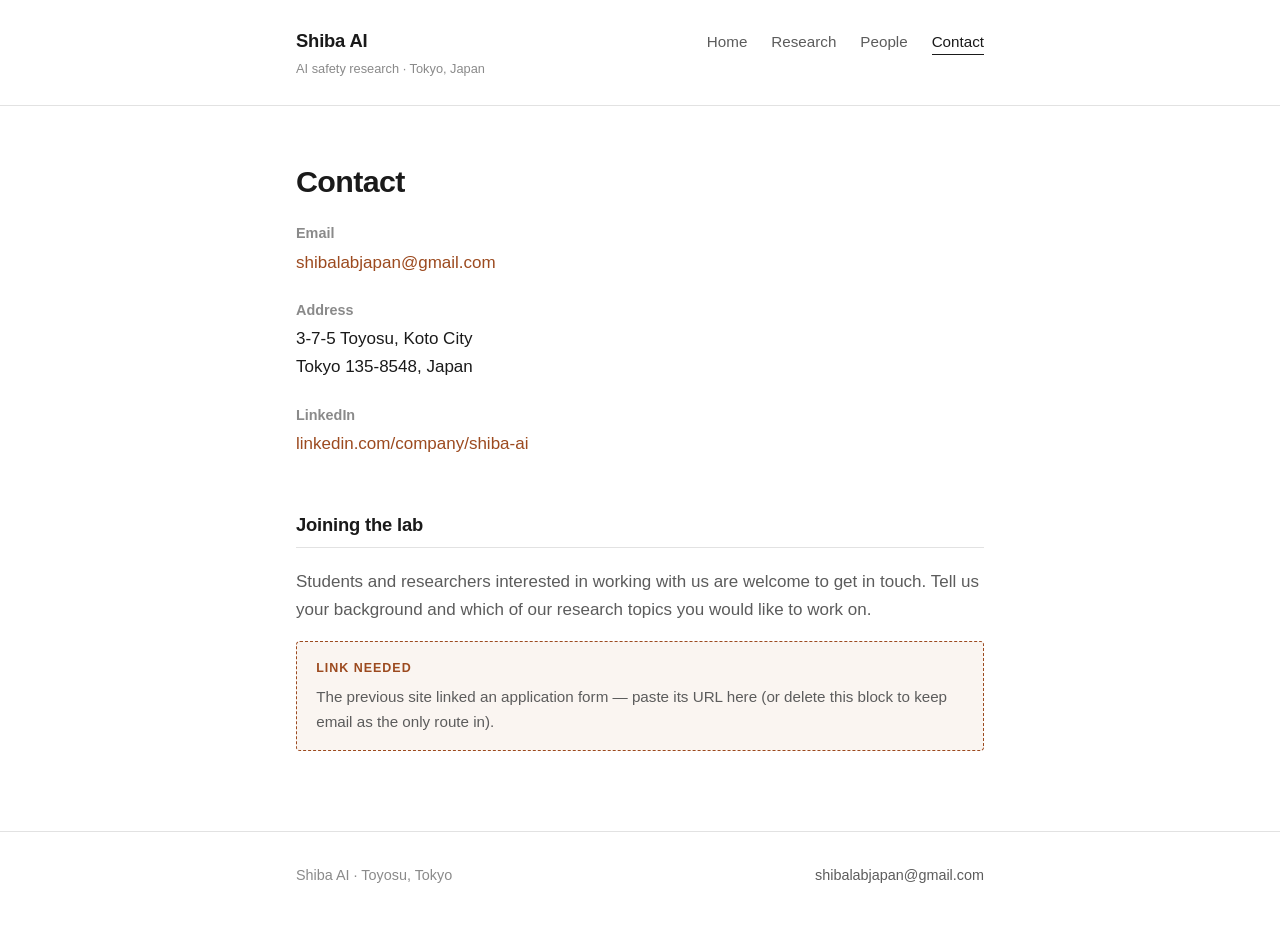
==== contact.html @ 81f7149a "add shiba ai website" ====
<!DOCTYPE html>
<html lang="en">
<head>
<meta charset="utf-8">
<meta name="viewport" content="width=device-width, initial-scale=1">
<title>Contact — Shiba AI</title>
<meta name="description" content="Contact Shiba AI, an independent AI safety research organization in Toyosu, Tokyo.">
<link rel="stylesheet" href="css/style.css">
</head>
<body>

<header class="site-header">
  <div class="wrap">
    <a class="brand" href="index.html">Shiba AI<span>AI safety research &middot; Tokyo, Japan</span></a>
    <nav class="nav">
      <a href="index.html">Home</a>
      <a href="research.html">Research</a>
      <a href="people.html">People</a>
      <a href="contact.html" aria-current="page">Contact</a>
    </nav>
  </div>
</header>

<main class="wrap">

  <h1>Contact</h1>

  <dl class="facts">
    <dt>Email</dt>
    <dd><a href="mailto:shibalabjapan@gmail.com">shibalabjapan@gmail.com</a></dd>

    <dt>Address</dt>
    <dd>3-7-5 Toyosu, Koto City<br>Tokyo 135-8548, Japan</dd>

    <dt>LinkedIn</dt>
    <dd><a href="https://www.linkedin.com/company/shiba-ai/">linkedin.com/company/shiba-ai</a></dd>
  </dl>

  <h2>Joining the lab</h2>

  <p class="muted">Students and researchers interested in working with us are
    welcome to get in touch. Tell us your background and which of our research
    topics you would like to work on.</p>

  <!-- The old site pointed at an application form. Add the link here once we
       have the URL, e.g.:
       <p><a href="https://…">Application form</a></p> -->
  <div class="todo">
    <strong>Link needed</strong>
    <p>The previous site linked an application form — paste its URL here (or
      delete this block to keep email as the only route in).</p>
  </div>

</main>

<footer class="site-footer">
  <div class="wrap">
    <span>Shiba AI &middot; Toyosu, Tokyo</span>
    <span><a href="mailto:shibalabjapan@gmail.com">shibalabjapan@gmail.com</a></span>
  </div>
</footer>

</body>
</html>
---- css/style.css ----
/* Shiba AI — single stylesheet for the whole site.
   Design: black-on-white academic minimal, one narrow column, generous whitespace.
   Only one accent colour (--accent) is used, for links. */

:root {
  --bg: #ffffff;
  --fg: #1a1a1a;
  --fg-muted: #5c5c5c;
  --fg-faint: #8a8a8a;
  --rule: #e2e2e2;
  --accent: #9c4a1f;
  --accent-bg: #faf5f1;
  --measure: 46rem;
  --font: -apple-system, BlinkMacSystemFont, "Segoe UI", "Helvetica Neue",
    Arial, "Hiragino Kaku Gothic ProN", "Noto Sans JP", sans-serif;
}

@media (prefers-color-scheme: dark) {
  :root {
    --bg: #131313;
    --fg: #e8e6e3;
    --fg-muted: #a8a4a0;
    --fg-faint: #7d7a76;
    --rule: #2e2c2a;
    --accent: #e09a6a;
    --accent-bg: #1c1917;
  }
}

*,
*::before,
*::after {
  box-sizing: border-box;
}

html {
  -webkit-text-size-adjust: 100%;
}

body {
  margin: 0;
  background: var(--bg);
  color: var(--fg);
  font-family: var(--font);
  font-size: 17px;
  line-height: 1.65;
  -webkit-font-smoothing: antialiased;
}

.wrap {
  max-width: var(--measure);
  margin: 0 auto;
  padding: 0 1.5rem;
}

/* ---------- links ---------- */

a {
  color: var(--accent);
  text-decoration: none;
  border-bottom: 1px solid transparent;
}

a:hover {
  border-bottom-color: currentColor;
}

/* ---------- header / nav ---------- */

.site-header {
  border-bottom: 1px solid var(--rule);
  padding: 1.6rem 0;
  margin-bottom: 3.5rem;
}

.site-header .wrap {
  display: flex;
  flex-wrap: wrap;
  align-items: baseline;
  justify-content: space-between;
  gap: 0.75rem 2rem;
}

.brand {
  font-size: 1.15rem;
  font-weight: 600;
  letter-spacing: -0.01em;
  color: var(--fg);
  border: 0;
}

.brand:hover {
  border: 0;
  color: var(--accent);
}

.brand span {
  display: block;
  font-size: 0.8rem;
  font-weight: 400;
  letter-spacing: 0;
  color: var(--fg-faint);
  margin-top: 0.15rem;
}

.nav {
  display: flex;
  flex-wrap: wrap;
  gap: 1.5rem;
  font-size: 0.95rem;
}

.nav a {
  color: var(--fg-muted);
}

.nav a[aria-current="page"] {
  color: var(--fg);
  border-bottom: 1px solid var(--fg);
}

/* ---------- typography ---------- */

h1 {
  font-size: 1.9rem;
  line-height: 1.25;
  letter-spacing: -0.02em;
  margin: 0 0 1rem;
}

h2 {
  font-size: 1.15rem;
  letter-spacing: -0.01em;
  margin: 3.25rem 0 1.25rem;
  padding-bottom: 0.4rem;
  border-bottom: 1px solid var(--rule);
}

h3 {
  font-size: 1rem;
  margin: 2rem 0 0.6rem;
}

p {
  margin: 0 0 1.1rem;
}

.lede {
  font-size: 1.15rem;
  line-height: 1.6;
  color: var(--fg-muted);
}

.muted {
  color: var(--fg-muted);
}

.small {
  font-size: 0.9rem;
}

/* ---------- research topics (home) ---------- */

.topics {
  list-style: none;
  margin: 0 0 1.25rem;
  padding: 0;
  display: grid;
  gap: 0.5rem 2.5rem;
  grid-template-columns: repeat(auto-fit, minmax(15rem, 1fr));
}

.topics li {
  min-width: 0;
  font-weight: 600;
  padding-left: 0.9rem;
  position: relative;
}

.topics li::before {
  content: "";
  position: absolute;
  left: 0;
  top: 0.62em;
  width: 4px;
  height: 4px;
  border-radius: 50%;
  background: var(--accent);
}

/* ---------- publications ---------- */

.pub-list {
  list-style: none;
  margin: 0;
  padding: 0;
}

.pub {
  margin-bottom: 1.9rem;
}

.pub-title {
  display: block;
  color: var(--fg);
  font-weight: 600;
  line-height: 1.45;
}

a.pub-title:hover {
  color: var(--accent);
  border-bottom-color: transparent;
}

.pub-authors {
  display: block;
  font-size: 0.95rem;
  color: var(--fg-muted);
  margin-top: 0.15rem;
}

.pub-venue {
  display: block;
  font-size: 0.95rem;
  color: var(--fg-muted);
  font-style: italic;
  margin-top: 0.15rem;
}

.pub-links {
  margin-top: 0.35rem;
  font-size: 0.88rem;
  display: flex;
  flex-wrap: wrap;
  gap: 0.9rem;
}

/* ---------- people ---------- */

.people-group {
  margin-bottom: 2.5rem;
}

.people-group h2 {
  margin-top: 2.5rem;
}

.people {
  list-style: none;
  margin: 0;
  padding: 0;
  display: grid;
  gap: 0.35rem 2rem;
  grid-template-columns: repeat(auto-fill, minmax(13rem, 1fr));
}

.people li {
  min-width: 0;
}

.people .role {
  color: var(--fg-faint);
  font-size: 0.88rem;
}

/* ---------- contact ---------- */

.facts {
  margin: 0;
}

.facts dt {
  font-weight: 600;
  font-size: 0.9rem;
  color: var(--fg-faint);
  margin-top: 1.4rem;
}

.facts dd {
  margin: 0.15rem 0 0;
}

/* ---------- editorial placeholder ----------
   Deliberately loud so draft copy can't ship by accident.
   Delete the whole .todo block once the real text is in. */

.todo {
  border: 1px dashed var(--accent);
  background: var(--accent-bg);
  border-radius: 4px;
  padding: 1rem 1.2rem;
  margin: 0 0 1.5rem;
  font-size: 0.95rem;
  color: var(--fg-muted);
}

.todo strong {
  color: var(--accent);
  display: block;
  font-size: 0.78rem;
  letter-spacing: 0.08em;
  text-transform: uppercase;
  margin-bottom: 0.3rem;
}

.todo :last-child {
  margin-bottom: 0;
}

/* ---------- footer ---------- */

.site-footer {
  margin-top: 5rem;
  padding: 2rem 0 3rem;
  border-top: 1px solid var(--rule);
  font-size: 0.9rem;
  color: var(--fg-faint);
}

.site-footer .wrap {
  display: flex;
  flex-wrap: wrap;
  gap: 0.5rem 2rem;
  justify-content: space-between;
}

.site-footer a {
  color: var(--fg-muted);
}

@media (max-width: 34rem) {
  body {
    font-size: 16px;
  }

  .site-header {
    margin-bottom: 2.5rem;
  }

  h1 {
    font-size: 1.6rem;
  }
}
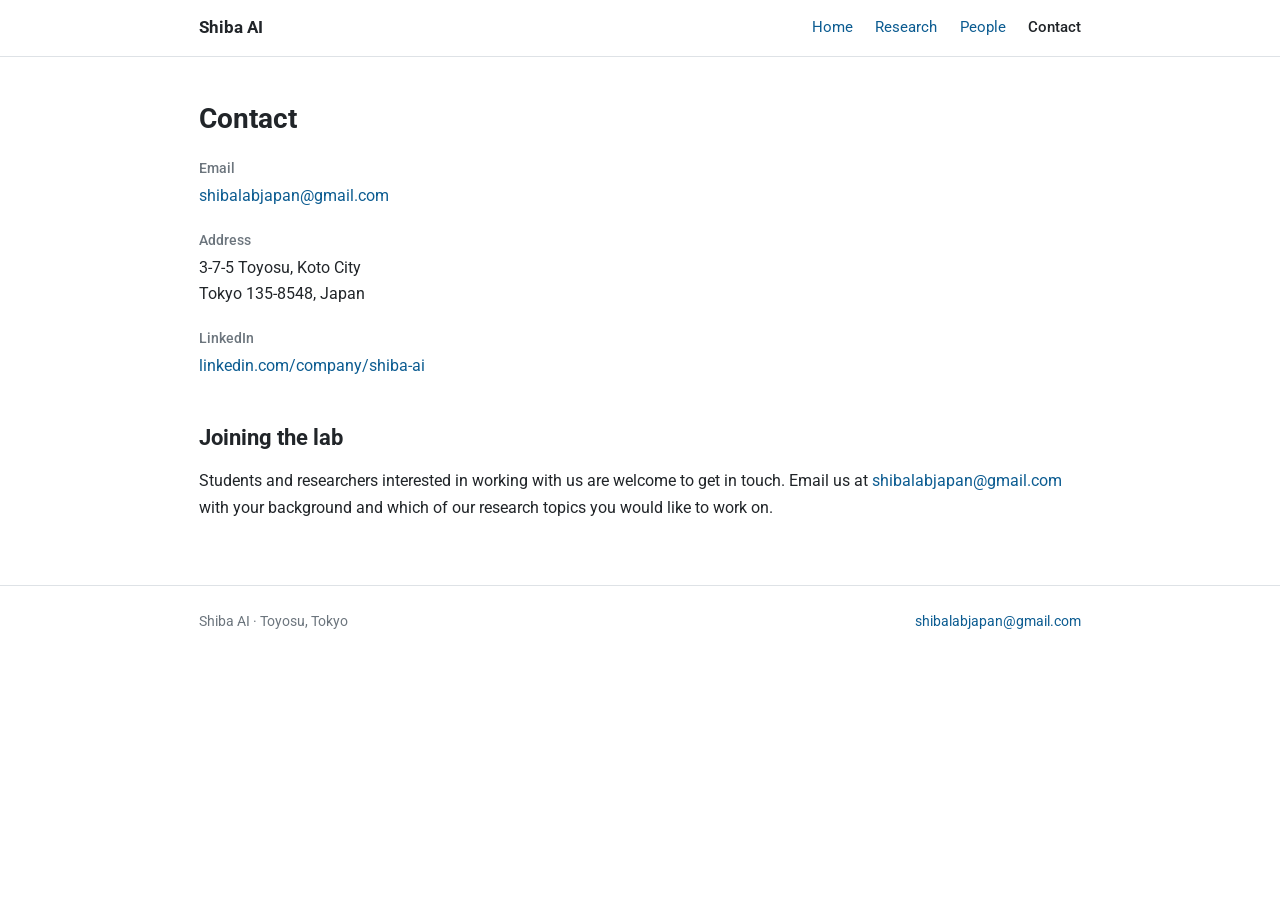
==== commit b8c9403f: "widen layout and adopt cleaner typography, trim filler copy" ====
--- a/contact.html
+++ b/contact.html
@@ -5,13 +5,19 @@
 <meta name="viewport" content="width=device-width, initial-scale=1">
 <title>Contact — Shiba AI</title>
 <meta name="description" content="Contact Shiba AI, an independent AI safety research organization in Toyosu, Tokyo.">
+<!-- STAGING ONLY: keeps the preview URL out of search results.
+     DELETE this meta tag when the site goes live on shiba-ai.jp. -->
+<meta name="robots" content="noindex, nofollow">
+<link rel="preconnect" href="https://fonts.googleapis.com">
+<link rel="preconnect" href="https://fonts.gstatic.com" crossorigin>
+<link href="https://fonts.googleapis.com/css2?family=Roboto:wght@400;500;700&display=swap" rel="stylesheet">
 <link rel="stylesheet" href="css/style.css">
 </head>
 <body>
 
 <header class="site-header">
   <div class="wrap">
-    <a class="brand" href="index.html">Shiba AI<span>AI safety research &middot; Tokyo, Japan</span></a>
+    <a class="brand" href="index.html">Shiba AI</a>
     <nav class="nav">
       <a href="index.html">Home</a>
       <a href="research.html">Research</a>
@@ -38,18 +44,11 @@
 
   <h2>Joining the lab</h2>
 
-  <p class="muted">Students and researchers interested in working with us are
-    welcome to get in touch. Tell us your background and which of our research
-    topics you would like to work on.</p>
-
-  <!-- The old site pointed at an application form. Add the link here once we
-       have the URL, e.g.:
-       <p><a href="https://…">Application form</a></p> -->
-  <div class="todo">
-    <strong>Link needed</strong>
-    <p>The previous site linked an application form — paste its URL here (or
-      delete this block to keep email as the only route in).</p>
-  </div>
+  <p>Students and researchers interested in working with us are welcome to get
+    in touch. Email us at
+    <a href="mailto:shibalabjapan@gmail.com">shibalabjapan@gmail.com</a> with
+    your background and which of our research topics you would like to work
+    on.</p>
 
 </main>
 
--- a/css/style.css
+++ b/css/style.css
@@ -1,29 +1,29 @@
 /* Shiba AI — single stylesheet for the whole site.
-   Design: black-on-white academic minimal, one narrow column, generous whitespace.
-   Only one accent colour (--accent) is used, for links. */
+   Layout and palette follow robirahman.com (Astro source, MIT): 930px measure,
+   Roboto, blue links, near-black dark mode. */
 
 :root {
   --bg: #ffffff;
-  --fg: #1a1a1a;
-  --fg-muted: #5c5c5c;
-  --fg-faint: #8a8a8a;
-  --rule: #e2e2e2;
-  --accent: #9c4a1f;
-  --accent-bg: #faf5f1;
-  --measure: 46rem;
-  --font: -apple-system, BlinkMacSystemFont, "Segoe UI", "Helvetica Neue",
-    Arial, "Hiragino Kaku Gothic ProN", "Noto Sans JP", sans-serif;
+  --fg: #212529;
+  --fg-muted: #6c757d;
+  --rule: #dee2e6;
+  --link: #0c5c91;
+  --link-hover: #0a4f7b;
+  --surface: #f8f9fa;
+  --measure: 930px;
+  --font: "Roboto", -apple-system, BlinkMacSystemFont, "Segoe UI",
+    "Hiragino Kaku Gothic ProN", "Noto Sans JP", sans-serif;
 }
 
 @media (prefers-color-scheme: dark) {
   :root {
-    --bg: #131313;
-    --fg: #e8e6e3;
-    --fg-muted: #a8a4a0;
-    --fg-faint: #7d7a76;
-    --rule: #2e2c2a;
-    --accent: #e09a6a;
-    --accent-bg: #1c1917;
+    --bg: #0f1117;
+    --fg: #e2e8f0;
+    --fg-muted: #94a3b8;
+    --rule: #2d3748;
+    --link: #60a5d4;
+    --link-hover: #93c5e8;
+    --surface: #1e2030;
   }
 }
 
@@ -42,7 +42,7 @@
   background: var(--bg);
   color: var(--fg);
   font-family: var(--font);
-  font-size: 17px;
+  font-size: 1rem;
   line-height: 1.65;
   -webkit-font-smoothing: antialiased;
 }
@@ -56,99 +56,83 @@
 /* ---------- links ---------- */
 
 a {
-  color: var(--accent);
+  color: var(--link);
   text-decoration: none;
-  border-bottom: 1px solid transparent;
 }
 
 a:hover {
-  border-bottom-color: currentColor;
+  color: var(--link-hover);
+  text-decoration: underline;
 }
 
 /* ---------- header / nav ---------- */
 
 .site-header {
   border-bottom: 1px solid var(--rule);
-  padding: 1.6rem 0;
-  margin-bottom: 3.5rem;
+  margin-bottom: 2.75rem;
 }
 
 .site-header .wrap {
-  display: flex;
-  flex-wrap: wrap;
-  align-items: baseline;
+  min-height: 56px;
+  display: flex;
+  flex-wrap: wrap;
+  align-items: center;
   justify-content: space-between;
-  gap: 0.75rem 2rem;
+  gap: 0.5rem 2rem;
+  padding-top: 0.5rem;
+  padding-bottom: 0.5rem;
 }
 
 .brand {
-  font-size: 1.15rem;
-  font-weight: 600;
-  letter-spacing: -0.01em;
+  font-size: 1.05rem;
+  font-weight: 700;
   color: var(--fg);
-  border: 0;
 }
 
 .brand:hover {
-  border: 0;
-  color: var(--accent);
-}
-
-.brand span {
-  display: block;
-  font-size: 0.8rem;
-  font-weight: 400;
-  letter-spacing: 0;
-  color: var(--fg-faint);
-  margin-top: 0.15rem;
+  color: var(--link);
+  text-decoration: none;
 }
 
 .nav {
   display: flex;
   flex-wrap: wrap;
-  gap: 1.5rem;
+  gap: 1.4rem;
   font-size: 0.95rem;
-}
-
-.nav a {
-  color: var(--fg-muted);
 }
 
 .nav a[aria-current="page"] {
   color: var(--fg);
-  border-bottom: 1px solid var(--fg);
+  font-weight: 500;
 }
 
 /* ---------- typography ---------- */
 
 h1 {
-  font-size: 1.9rem;
-  line-height: 1.25;
-  letter-spacing: -0.02em;
-  margin: 0 0 1rem;
+  font-size: 1.75rem;
+  line-height: 1.3;
+  margin: 0 0 0.25rem;
 }
 
 h2 {
+  font-size: 1.4rem;
+  line-height: 1.3;
+  margin: 2.75rem 0 1rem;
+}
+
+h3 {
   font-size: 1.15rem;
-  letter-spacing: -0.01em;
-  margin: 3.25rem 0 1.25rem;
-  padding-bottom: 0.4rem;
-  border-bottom: 1px solid var(--rule);
-}
-
-h3 {
-  font-size: 1rem;
-  margin: 2rem 0 0.6rem;
+  line-height: 1.3;
+  margin: 1.75rem 0 0.5rem;
 }
 
 p {
   margin: 0 0 1.1rem;
 }
 
-.lede {
-  font-size: 1.15rem;
-  line-height: 1.6;
-  color: var(--fg-muted);
+.subtitle {
+  color: var(--fg-muted);
+  margin: 0 0 1.5rem;
 }
 
 .muted {
@@ -156,36 +140,7 @@
 }
 
 .small {
-  font-size: 0.9rem;
-}
-
-/* ---------- research topics (home) ---------- */
-
-.topics {
-  list-style: none;
-  margin: 0 0 1.25rem;
-  padding: 0;
-  display: grid;
-  gap: 0.5rem 2.5rem;
-  grid-template-columns: repeat(auto-fit, minmax(15rem, 1fr));
-}
-
-.topics li {
-  min-width: 0;
-  font-weight: 600;
-  padding-left: 0.9rem;
-  position: relative;
-}
-
-.topics li::before {
-  content: "";
-  position: absolute;
-  left: 0;
-  top: 0.62em;
-  width: 4px;
-  height: 4px;
-  border-radius: 50%;
-  background: var(--accent);
+  font-size: 0.925rem;
 }
 
 /* ---------- publications ---------- */
@@ -197,61 +152,44 @@
 }
 
 .pub {
-  margin-bottom: 1.9rem;
+  margin-bottom: 1.6rem;
 }
 
 .pub-title {
   display: block;
-  color: var(--fg);
-  font-weight: 600;
-  line-height: 1.45;
-}
-
-a.pub-title:hover {
-  color: var(--accent);
-  border-bottom-color: transparent;
+  font-weight: 500;
+  line-height: 1.4;
 }
 
 .pub-authors {
   display: block;
   font-size: 0.95rem;
   color: var(--fg-muted);
-  margin-top: 0.15rem;
 }
 
 .pub-venue {
   display: block;
   font-size: 0.95rem;
   color: var(--fg-muted);
-  font-style: italic;
+}
+
+.pub-links {
+  display: flex;
+  flex-wrap: wrap;
+  gap: 0.9rem;
+  font-size: 0.9rem;
   margin-top: 0.15rem;
 }
 
-.pub-links {
-  margin-top: 0.35rem;
-  font-size: 0.88rem;
-  display: flex;
-  flex-wrap: wrap;
-  gap: 0.9rem;
-}
-
 /* ---------- people ---------- */
-
-.people-group {
-  margin-bottom: 2.5rem;
-}
-
-.people-group h2 {
-  margin-top: 2.5rem;
-}
 
 .people {
   list-style: none;
   margin: 0;
   padding: 0;
   display: grid;
-  gap: 0.35rem 2rem;
-  grid-template-columns: repeat(auto-fill, minmax(13rem, 1fr));
+  gap: 0.3rem 2rem;
+  grid-template-columns: repeat(auto-fill, minmax(14rem, 1fr));
 }
 
 .people li {
@@ -259,8 +197,8 @@
 }
 
 .people .role {
-  color: var(--fg-faint);
-  font-size: 0.88rem;
+  color: var(--fg-muted);
+  font-size: 0.9rem;
 }
 
 /* ---------- contact ---------- */
@@ -270,74 +208,43 @@
 }
 
 .facts dt {
-  font-weight: 600;
-  font-size: 0.9rem;
-  color: var(--fg-faint);
-  margin-top: 1.4rem;
+  font-weight: 500;
+  color: var(--fg-muted);
+  font-size: 0.9rem;
+  margin-top: 1.25rem;
 }
 
 .facts dd {
-  margin: 0.15rem 0 0;
-}
-
-/* ---------- editorial placeholder ----------
-   Deliberately loud so draft copy can't ship by accident.
-   Delete the whole .todo block once the real text is in. */
-
-.todo {
-  border: 1px dashed var(--accent);
-  background: var(--accent-bg);
-  border-radius: 4px;
-  padding: 1rem 1.2rem;
-  margin: 0 0 1.5rem;
-  font-size: 0.95rem;
-  color: var(--fg-muted);
-}
-
-.todo strong {
-  color: var(--accent);
-  display: block;
-  font-size: 0.78rem;
-  letter-spacing: 0.08em;
-  text-transform: uppercase;
-  margin-bottom: 0.3rem;
-}
-
-.todo :last-child {
-  margin-bottom: 0;
+  margin: 0.1rem 0 0;
 }
 
 /* ---------- footer ---------- */
 
 .site-footer {
-  margin-top: 5rem;
-  padding: 2rem 0 3rem;
+  margin-top: 4rem;
   border-top: 1px solid var(--rule);
-  font-size: 0.9rem;
-  color: var(--fg-faint);
+  padding: 1.5rem 0 2.5rem;
+  font-size: 0.9rem;
+  color: var(--fg-muted);
 }
 
 .site-footer .wrap {
   display: flex;
   flex-wrap: wrap;
-  gap: 0.5rem 2rem;
+  gap: 0.4rem 2rem;
   justify-content: space-between;
 }
 
-.site-footer a {
-  color: var(--fg-muted);
-}
-
 @media (max-width: 34rem) {
-  body {
-    font-size: 16px;
-  }
-
   .site-header {
-    margin-bottom: 2.5rem;
+    margin-bottom: 2rem;
   }
 
   h1 {
-    font-size: 1.6rem;
-  }
-}
+    font-size: 1.5rem;
+  }
+
+  h2 {
+    font-size: 1.25rem;
+  }
+}
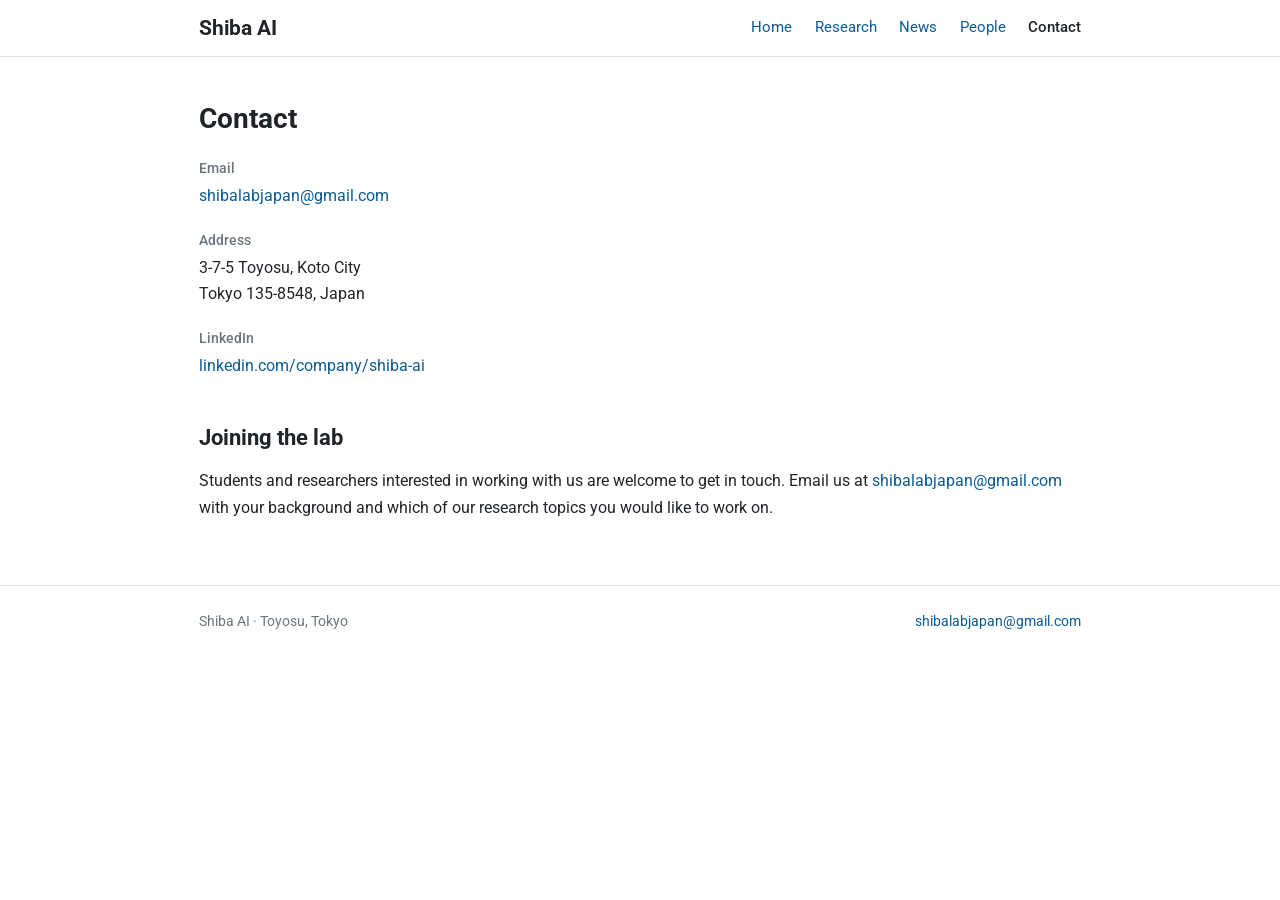
==== commit 838638b9: "add news section and page, move two members to alumni" ====
--- a/contact.html
+++ b/contact.html
@@ -21,6 +21,7 @@
     <nav class="nav">
       <a href="index.html">Home</a>
       <a href="research.html">Research</a>
+      <a href="news.html">News</a>
       <a href="people.html">People</a>
       <a href="contact.html" aria-current="page">Contact</a>
     </nav>
--- a/css/style.css
+++ b/css/style.css
@@ -84,14 +84,23 @@
 }
 
 .brand {
-  font-size: 1.05rem;
+  font-size: 1.3rem;
   font-weight: 700;
+  letter-spacing: -0.01em;
   color: var(--fg);
 }
 
 .brand:hover {
   color: var(--link);
   text-decoration: none;
+}
+
+/* On the homepage the brand IS the page's h1 — keep it at brand size. */
+.site-header h1 {
+  font-size: inherit;
+  line-height: inherit;
+  font-weight: inherit;
+  margin: 0;
 }
 
 .nav {
@@ -130,15 +139,6 @@
   margin: 0 0 1.1rem;
 }
 
-.subtitle {
-  color: var(--fg-muted);
-  margin: 0 0 1.5rem;
-}
-
-.muted {
-  color: var(--fg-muted);
-}
-
 .small {
   font-size: 0.925rem;
 }
@@ -181,6 +181,44 @@
   margin-top: 0.15rem;
 }
 
+.pub-date {
+  color: var(--fg-muted);
+}
+
+/* ---------- news ---------- */
+
+.news {
+  list-style: none;
+  margin: 0;
+  padding: 0;
+}
+
+.news li {
+  display: grid;
+  grid-template-columns: 7.5rem 1fr;
+  gap: 0 1rem;
+  padding: 0.45rem 0;
+  border-bottom: 1px solid var(--rule);
+}
+
+.news li:first-child {
+  border-top: 1px solid var(--rule);
+}
+
+.news-date {
+  color: var(--fg-muted);
+  font-size: 0.9rem;
+  padding-top: 0.1rem;
+  white-space: nowrap;
+}
+
+@media (max-width: 34rem) {
+  .news li {
+    grid-template-columns: 1fr;
+    gap: 0.1rem;
+  }
+}
+
 /* ---------- people ---------- */
 
 .people {
@@ -196,10 +234,6 @@
   min-width: 0;
 }
 
-.people .role {
-  color: var(--fg-muted);
-  font-size: 0.9rem;
-}
 
 /* ---------- contact ---------- */
 
